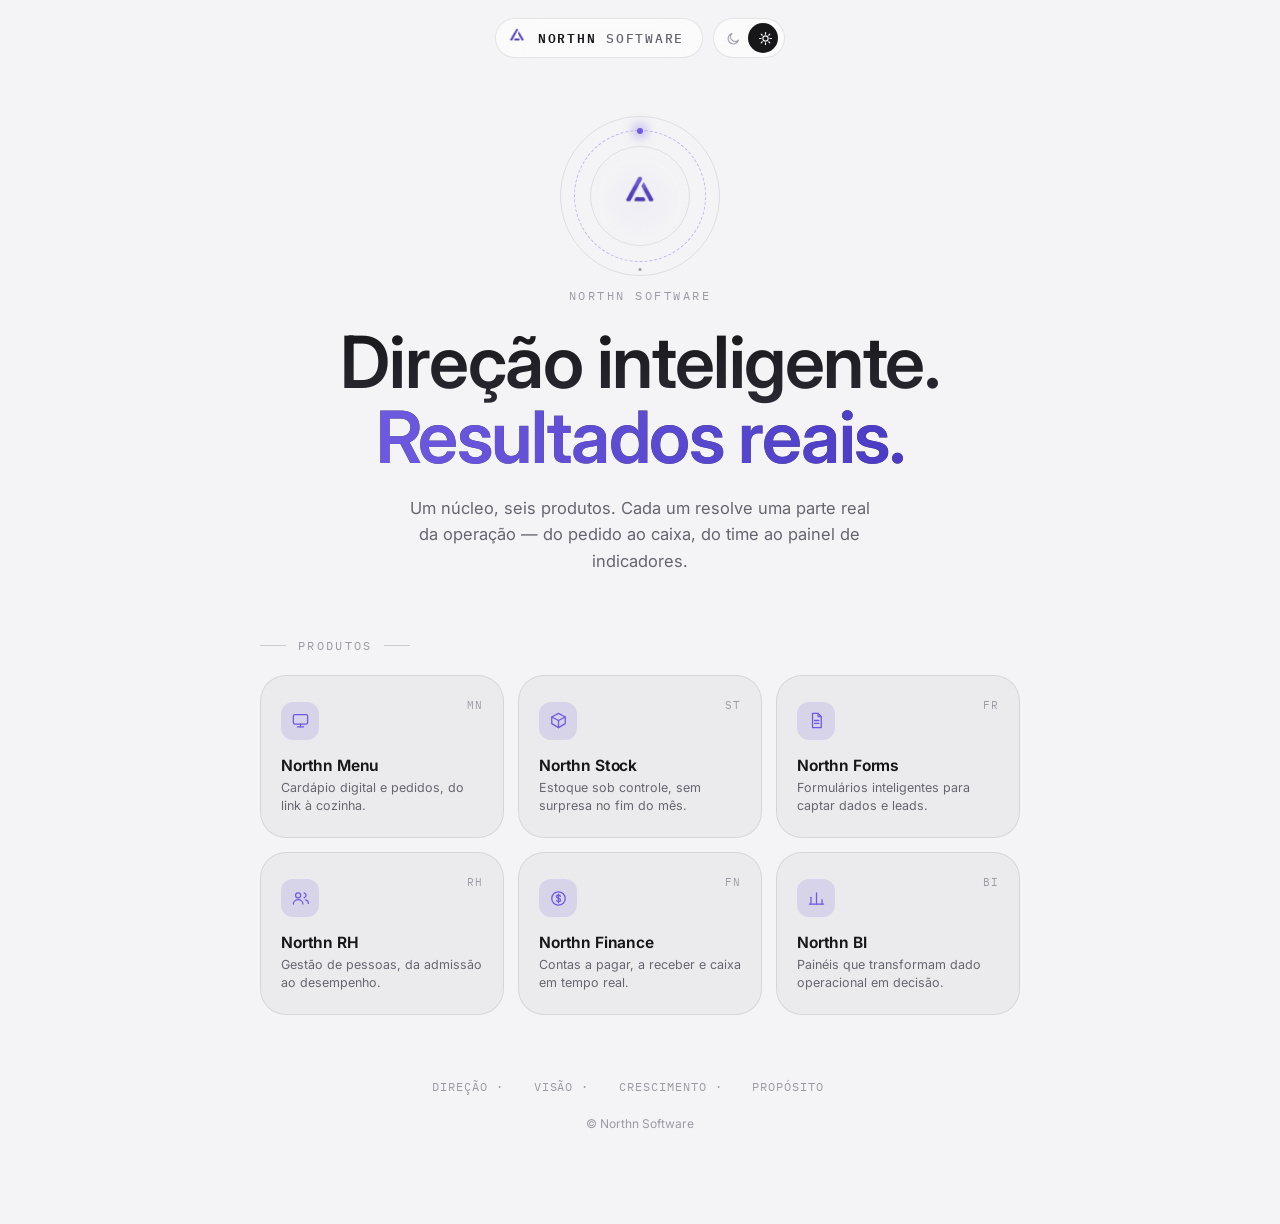
==== index.html @ f683bc9d "Add files via upload" ====
<!DOCTYPE html>
<html lang="pt-BR" data-theme="dark">
<head>
<meta charset="UTF-8">
<meta name="viewport" content="width=device-width, initial-scale=1, viewport-fit=cover">
<title>Northn Software — Direção inteligente. Resultados reais.</title>
<meta name="description" content="Northn Software: Menu, Stock, Forms, RH, Finance e BI — uma suíte de produtos para operações que querem crescer com clareza.">
<link rel="icon" href="assets/logo.png">

<link rel="preconnect" href="https://fonts.googleapis.com">
<link rel="preconnect" href="https://fonts.gstatic.com" crossorigin>
<link href="https://fonts.googleapis.com/css2?family=Inter:wght@400;500;600;650;700&family=IBM+Plex+Mono:wght@400;500&display=swap" rel="stylesheet">
<link href="https://api.fontshare.com/v2/css?f[]=clash-display@500,600,700&display=swap" rel="stylesheet">

<link rel="stylesheet" href="css/style.css">
</head>
<body>

<div class="ambient"><div class="grain"></div></div>

<div class="topbar" id="topbar">
  <a href="#" class="topbar-inner">
    <img src="assets/logo.png" alt="Northn">
    <span class="topbar-word"><b>NORTHN</b> SOFTWARE</span>
  </a>
  <div class="theme-toggle" id="themeToggle" data-pos="0">
    <div class="thumb"></div>
    <button type="button" data-theme-btn="dark" aria-label="Tema escuro" title="Tema escuro"></button>
    <button type="button" data-theme-btn="light" aria-label="Tema claro" title="Tema claro"></button>
  </div>
</div>

<div class="stage">
  <div class="view" id="view-home"></div>
  <div class="view" id="view-detail"></div>
</div>

<script src="js/app.js"></script>
</body>
</html>
---- css/style.css ----
/* =========================================================
   Northn Software — Design System
   Dark liquid-glass, acento violeta (extraído da marca),
   tipografia Clash Display + Inter + IBM Plex Mono.
   ========================================================= */

:root {
  /* ---- Cor (tema escuro, padrão) ---- */
  --void: #0a0a0d;
  --charcoal: #131317;
  --surface: rgba(255,255,255,0.045);
  --surface-strong: rgba(255,255,255,0.08);
  --line: rgba(255,255,255,0.09);
  --line-strong: rgba(255,255,255,0.16);

  --ink: #f3f2f6;
  --ink-soft: #9a99a5;
  --ink-faint: #55545f;

  --accent-1: #9c8cff;
  --accent-2: #4b3bc4;
  --accent-rgb: 124, 106, 232;

  --grain-op: 0.4;
  --hero-gradient: linear-gradient(180deg, #fff 0%, #f3f2f6 55%, #b9b7c6 100%);
  --ambient-2: rgba(255,255,255,0.05);

  /* ---- Tipografia ---- */
  --font-display: 'Clash Display', 'Inter', sans-serif;
  --font-body: 'Inter', -apple-system, sans-serif;
  --font-mono: 'IBM Plex Mono', ui-monospace, monospace;

  /* ---- Motion ---- */
  --ease-spring: cubic-bezier(0.34, 1.56, 0.64, 1);
  --ease-out: cubic-bezier(0.16, 1, 0.3, 1);

  --r-md: 18px;
  --r-lg: 26px;
  --r-pill: 999px;
}

:root[data-theme="light"] {
  --void: #f4f4f6;
  --charcoal: #ffffff;
  --surface: rgba(0,0,0,0.035);
  --surface-strong: rgba(0,0,0,0.06);
  --line: rgba(0,0,0,0.09);
  --line-strong: rgba(0,0,0,0.16);

  --ink: #17171a;
  --ink-soft: #66656f;
  --ink-faint: #9c9ba5;

  --accent-1: #6e5ae0;
  --accent-2: #4b3bc4;
  --accent-rgb: 94, 74, 216;

  --grain-op: 0.25;
  --hero-gradient: linear-gradient(180deg, #17171a 0%, #2b2a33 55%, #55545f 100%);
  --ambient-2: rgba(0,0,0,0.035);
}

/* Transição suave ao trocar de tema */
body, .ambient, .glass, .topbar-inner, .tile, .feature, .other-link,
.detail-icon, .tile-icon, .back-btn, .theme-toggle, .theme-toggle .thumb {
  transition: background-color 0.5s var(--ease-out), border-color 0.5s var(--ease-out),
              color 0.5s var(--ease-out), box-shadow 0.5s var(--ease-out);
}

* { box-sizing: border-box; }
html { scroll-behavior: smooth; }
html, body {
  margin: 0; padding: 0;
  background: var(--void);
  color: var(--ink);
  font-family: var(--font-body);
  -webkit-font-smoothing: antialiased;
  overflow-x: hidden;
}
img { max-width: 100%; display: block; }
button { font-family: inherit; cursor: pointer; }
a { text-decoration: none; color: inherit; }
::selection { background: rgba(var(--accent-rgb), 0.35); color: #fff; }
::-webkit-scrollbar { width: 0; height: 0; }

/* ---------- Fundo ambiente ---------- */
.ambient {
  position: fixed; inset: 0; z-index: -1; overflow: hidden; background: var(--void);
}
.ambient::before, .ambient::after {
  content: ''; position: absolute; border-radius: 50%; filter: blur(90px);
}
.ambient::before {
  width: 60vmax; height: 60vmax; top: -22%; left: -18%;
  background: radial-gradient(circle at 35% 35%, rgba(var(--accent-rgb), 0.16), transparent 70%);
  animation: driftA 26s ease-in-out infinite alternate;
}
.ambient::after {
  width: 55vmax; height: 55vmax; bottom: -25%; right: -15%;
  background: radial-gradient(circle at 65% 65%, var(--ambient-2, rgba(255,255,255,0.05)), transparent 70%);
  animation: driftB 30s ease-in-out infinite alternate;
}
@keyframes driftA { to { transform: translate(6%, 8%) scale(1.12); } }
@keyframes driftB { to { transform: translate(-5%, -6%) scale(1.08); } }
.ambient .grain {
  position: absolute; inset: 0;
  background-image: radial-gradient(rgba(255,255,255,0.025) 1px, transparent 1px);
  background-size: 3px 3px;
  opacity: var(--grain-op);
}

/* ---------- Vidro ---------- */
.glass {
  background: var(--surface);
  backdrop-filter: blur(22px) saturate(1.4);
  -webkit-backdrop-filter: blur(22px) saturate(1.4);
  border: 1px solid var(--line);
}

/* ---------- Barra superior ---------- */
.topbar {
  position: fixed; top: 0; left: 0; right: 0; z-index: 100;
  display: flex; align-items: center; justify-content: center; gap: 10px;
  padding: 18px 24px;
  transition: padding 0.4s var(--ease-out);
}
.topbar.scrolled { padding: 12px 24px; }
.topbar-inner {
  display: flex; align-items: center; gap: 10px;
  padding: 8px 18px 8px 10px;
  border-radius: var(--r-pill);
  background: rgba(19,19,23,0.55);
  backdrop-filter: blur(20px) saturate(1.5);
  -webkit-backdrop-filter: blur(20px) saturate(1.5);
  border: 1px solid var(--line);
  cursor: pointer;
  transition: border-color 0.25s var(--ease-out), transform 0.2s var(--ease-spring), background 0.5s var(--ease-out);
}
[data-theme="light"] .topbar-inner { background: rgba(255,255,255,0.6); }
.topbar-inner:hover { border-color: var(--line-strong); }
.topbar-inner:active { transform: scale(0.97); }
.topbar-inner img { width: 22px; height: 22px; object-fit: contain; }
.topbar-word {
  font-family: var(--font-mono); font-size: 12.5px; font-weight: 500;
  letter-spacing: 0.14em; color: var(--ink-soft);
}
.topbar-word b { color: var(--ink); font-weight: 600; }

/* ---------- Seletor de tema ---------- */
.theme-toggle {
  display: flex; align-items: center; gap: 2px;
  padding: 4px; border-radius: var(--r-pill);
  background: rgba(19,19,23,0.55);
  backdrop-filter: blur(20px) saturate(1.5);
  -webkit-backdrop-filter: blur(20px) saturate(1.5);
  border: 1px solid var(--line);
  position: relative;
}
[data-theme="light"] .theme-toggle { background: rgba(255,255,255,0.6); }
.theme-toggle button {
  position: relative; z-index: 2;
  width: 30px; height: 30px; border: none; background: transparent;
  border-radius: 50%; display: flex; align-items: center; justify-content: center;
  color: var(--ink-faint);
  transition: color 0.35s var(--ease-out);
}
.theme-toggle button svg { width: 15px; height: 15px; }
.theme-toggle button.is-active { color: var(--void); }
.theme-toggle .thumb {
  position: absolute; top: 4px; left: 4px; width: 30px; height: 30px;
  border-radius: 50%; background: var(--ink);
  transition: transform 0.4s var(--ease-spring), background 0.5s var(--ease-out);
  z-index: 1;
}
.theme-toggle[data-pos="1"] .thumb { transform: translateX(30px); }

/* ---------- Layout de página ---------- */
.stage { position: relative; min-height: 100vh; }
.view {
  min-height: 100vh;
  display: flex; flex-direction: column; align-items: center;
  padding: 130px 24px 80px;
  opacity: 0; transform: translateY(10px) scale(0.985); filter: blur(6px);
  transition: opacity 0.55s var(--ease-out), transform 0.55s var(--ease-out), filter 0.55s var(--ease-out);
  pointer-events: none;
  position: absolute; inset: 0;
}
.view.active { opacity: 1; transform: translateY(0) scale(1); filter: blur(0); pointer-events: auto; position: relative; }

/* ---------- Hero ---------- */
.hero { text-align: center; max-width: 720px; margin: 0 auto 64px; position: relative; }
.hero-spotlight {
  position: absolute; inset: -60px -24px auto -24px; height: 420px;
  background: radial-gradient(320px circle at var(--mx, 50%) var(--my, 10%), rgba(var(--accent-rgb), 0.14), transparent 70%);
  pointer-events: none; z-index: -1; opacity: 0; transition: opacity 0.6s var(--ease-out);
}
.hero:hover .hero-spotlight { opacity: 1; }

.ring-wrap {
  position: relative; width: 132px; height: 132px; margin: 0 auto 26px;
  display: flex; align-items: center; justify-content: center;
}
.ring {
  position: absolute; inset: 0; border-radius: 50%;
  border: 1px dashed rgba(var(--accent-rgb), 0.35);
  animation: spin 46s linear infinite;
}
.ring::before {
  content: ''; position: absolute; top: -3px; left: 50%; width: 6px; height: 6px;
  background: var(--accent-1); border-radius: 50%; transform: translateX(-50%);
  box-shadow: 0 0 12px 2px rgba(var(--accent-rgb), 0.7);
}
.ring-outer {
  position: absolute; inset: -14px; border-radius: 50%;
  border: 1px solid var(--line);
  animation: spin 70s linear infinite reverse;
}
.ring-outer::before {
  content: ''; position: absolute; bottom: 4px; left: 50%; width: 3px; height: 3px;
  background: var(--ink-faint); border-radius: 50%; transform: translateX(-50%);
}
.ring-inner {
  position: absolute; inset: 16px; border-radius: 50%;
  border: 1px solid var(--line);
}
@keyframes spin { to { transform: rotate(360deg); } }
.logo-mark {
  width: 46px; height: 46px; object-fit: contain; position: relative; z-index: 2;
  filter: drop-shadow(0 8px 20px rgba(var(--accent-rgb), 0.35));
  transition: transform 0.5s var(--ease-spring);
}
.ring-wrap:hover .logo-mark { transform: scale(1.08) rotate(-6deg); }

.eyebrow-word {
  font-family: var(--font-mono); font-size: 11.5px; letter-spacing: 0.22em;
  color: var(--ink-faint); text-transform: uppercase; margin-bottom: 22px;
}

.hero h1 {
  font-family: var(--font-display); font-weight: 600;
  font-size: clamp(38px, 7vw, 72px); line-height: 1.04; letter-spacing: -0.02em;
  margin: 0 0 20px;
  background: var(--hero-gradient);
  -webkit-background-clip: text; background-clip: text; color: transparent;
}
.hero h1 .grad {
  background: linear-gradient(100deg, var(--accent-1), var(--accent-2));
  -webkit-background-clip: text; background-clip: text; color: transparent;
}

.hero p.sub {
  font-size: 16.5px; line-height: 1.6; color: var(--ink-soft);
  max-width: 480px; margin: 0 auto;
}

/* ---------- Grid de produtos ---------- */
.grid-label {
  font-family: var(--font-mono); font-size: 11.5px; letter-spacing: 0.2em;
  color: var(--ink-faint); text-transform: uppercase;
  display: flex; align-items: center; gap: 12px;
  margin-bottom: 22px;
}
.grid-label::before, .grid-label::after { content: ''; width: 26px; height: 1px; background: var(--line-strong); }

.grid {
  display: grid; grid-template-columns: repeat(3, 1fr); gap: 14px;
  width: 100%; max-width: 760px;
  perspective: 1200px;
}
@media (max-width: 720px) { .grid { grid-template-columns: repeat(2, 1fr); } }
@media (max-width: 440px) { .grid { grid-template-columns: 1fr; } }

.tile {
  position: relative;
  padding: 26px 20px 22px;
  border-radius: var(--r-lg);
  background: var(--surface);
  border: 1px solid var(--line);
  backdrop-filter: blur(18px) saturate(1.3);
  -webkit-backdrop-filter: blur(18px) saturate(1.3);
  text-align: left;
  overflow: hidden;
  opacity: 0; transform: translateY(16px);
  animation: tileIn 0.6s var(--ease-out) both;
  transition: transform 0.32s var(--ease-spring), border-color 0.3s var(--ease-out), background 0.3s var(--ease-out);
}
.tile:nth-child(1) { animation-delay: 0.28s; }
.tile:nth-child(2) { animation-delay: 0.34s; }
.tile:nth-child(3) { animation-delay: 0.40s; }
.tile:nth-child(4) { animation-delay: 0.46s; }
.tile:nth-child(5) { animation-delay: 0.52s; }
.tile:nth-child(6) { animation-delay: 0.58s; }
@keyframes tileIn { to { opacity: 1; transform: translateY(0); } }

.tile::before {
  content: ''; position: absolute; inset: -1px; border-radius: inherit; padding: 1px;
  background: conic-gradient(from var(--ang, 0deg), transparent 0 70%, var(--accent-1) 85%, transparent 100%);
  -webkit-mask: linear-gradient(#000 0 0) content-box, linear-gradient(#000 0 0);
  -webkit-mask-composite: xor; mask-composite: exclude;
  opacity: 0; transition: opacity 0.4s var(--ease-out);
  pointer-events: none;
}
.tile:hover::before { opacity: 1; animation: sweep 2.6s linear infinite; }
@keyframes sweep { to { --ang: 360deg; } }

.tile:hover { border-color: var(--line-strong); background: var(--surface-strong); }
.tile:active { transform: scale(0.98) !important; }

.tile-icon {
  width: 38px; height: 38px; border-radius: 12px;
  display: flex; align-items: center; justify-content: center;
  background: rgba(var(--accent-rgb), 0.14);
  color: var(--accent-1);
  margin-bottom: 16px;
  transition: transform 0.35s var(--ease-spring);
}
.tile:hover .tile-icon { transform: scale(1.08) rotate(-4deg); }
.tile-icon svg { width: 19px; height: 19px; }

.tile-code {
  position: absolute; top: 22px; right: 20px;
  font-family: var(--font-mono); font-size: 10.5px; letter-spacing: 0.08em;
  color: var(--ink-faint);
}
.tile h3 { font-size: 15.5px; font-weight: 650; margin: 0 0 4px; letter-spacing: -0.01em; }
.tile p { font-size: 12.5px; color: var(--ink-soft); margin: 0; line-height: 1.45; }

/* ---------- Rodapé (home) ---------- */
.values {
  display: flex; flex-wrap: wrap; justify-content: center; gap: 10px 22px;
  margin-top: 64px; font-family: var(--font-mono); font-size: 11.5px;
  letter-spacing: 0.08em; color: var(--ink-faint); text-transform: uppercase;
}
.values span { position: relative; padding-right: 24px; }
.values span::after { content: '·'; position: absolute; right: 8px; color: var(--ink-faint); }
.values span:last-child::after { content: ''; }

.footer-note {
  margin-top: 22px; font-size: 12px; color: var(--ink-faint);
}

/* ---------- Página de projeto ---------- */
.back-btn {
  display: inline-flex; align-items: center; gap: 7px;
  padding: 9px 16px 9px 12px; border-radius: var(--r-pill);
  font-size: 13px; font-weight: 600; color: var(--ink-soft);
  align-self: flex-start; margin: 0 auto 40px; width: fit-content;
  transition: border-color 0.25s var(--ease-out), color 0.25s var(--ease-out), transform 0.2s var(--ease-spring);
}
.back-btn:hover { color: var(--ink); border-color: var(--line-strong); }
.back-btn:active { transform: scale(0.96); }
.back-btn svg { width: 15px; height: 15px; }

.detail { max-width: 620px; margin: 0 auto; text-align: center; }

.detail-icon {
  width: 76px; height: 76px; border-radius: 22px;
  display: flex; align-items: center; justify-content: center;
  background: rgba(var(--accent-rgb), 0.14);
  color: var(--accent-1);
  margin: 0 auto 24px;
  box-shadow: 0 18px 50px -18px rgba(var(--accent-rgb), 0.55);
}
.detail-icon svg { width: 34px; height: 34px; }

.detail-code {
  display: inline-block; font-family: var(--font-mono); font-size: 11px;
  letter-spacing: 0.16em; color: var(--ink-soft); text-transform: uppercase;
  padding: 6px 14px; border-radius: var(--r-pill); border: 1px solid var(--line);
  margin-bottom: 18px;
}

.detail h2 {
  font-family: var(--font-display); font-weight: 600;
  font-size: clamp(30px, 5vw, 46px); letter-spacing: -0.02em; margin: 0 0 14px;
}
.detail .tagline {
  font-size: 17px; color: var(--ink); font-weight: 500; margin: 0 0 16px;
}
.detail .desc {
  font-size: 15.5px; line-height: 1.7; color: var(--ink-soft); margin: 0 0 40px;
}

.features {
  display: grid; gap: 12px; text-align: left; margin: 0 0 48px;
}
.feature {
  display: flex; align-items: flex-start; gap: 14px;
  padding: 16px 18px; border-radius: var(--r-md);
  background: var(--surface); border: 1px solid var(--line);
}
.feature .dot {
  flex-shrink: 0; width: 22px; height: 22px; border-radius: 50%;
  background: rgba(var(--accent-rgb), 0.16); color: var(--accent-1);
  display: flex; align-items: center; justify-content: center; margin-top: 1px;
}
.feature .dot svg { width: 11px; height: 11px; }
.feature p { margin: 0; font-size: 14px; color: var(--ink-soft); line-height: 1.5; }
.feature strong { color: var(--ink); font-weight: 600; }

.divider { width: 100%; height: 1px; background: var(--line); margin-bottom: 32px; }

.other-label {
  font-family: var(--font-mono); font-size: 11px; letter-spacing: 0.16em;
  color: var(--ink-faint); text-transform: uppercase; margin-bottom: 16px;
}
.other-links { display: flex; flex-wrap: wrap; justify-content: center; gap: 8px; }
.other-link {
  padding: 8px 15px; border-radius: var(--r-pill); font-size: 12.5px; font-weight: 550;
  background: var(--surface); border: 1px solid var(--line); color: var(--ink-soft);
  transition: all 0.25s var(--ease-out);
}
.other-link:hover { color: var(--ink); border-color: var(--line-strong); transform: translateY(-2px); }

/* ---------- Scroll reveal ---------- */
.reveal {
  opacity: 0; transform: translateY(22px);
  transition: opacity 0.7s var(--ease-out), transform 0.7s var(--ease-out);
}
.reveal.visible { opacity: 1; transform: translateY(0); }

/* ---------- Acessibilidade ---------- */
:focus-visible { outline: 2px solid var(--accent-1); outline-offset: 3px; border-radius: 8px; }

@media (prefers-reduced-motion: reduce) {
  *, *::before, *::after { animation-duration: 0.001s !important; transition-duration: 0.001s !important; }
  .ring, .ring-outer { animation: none; }
}
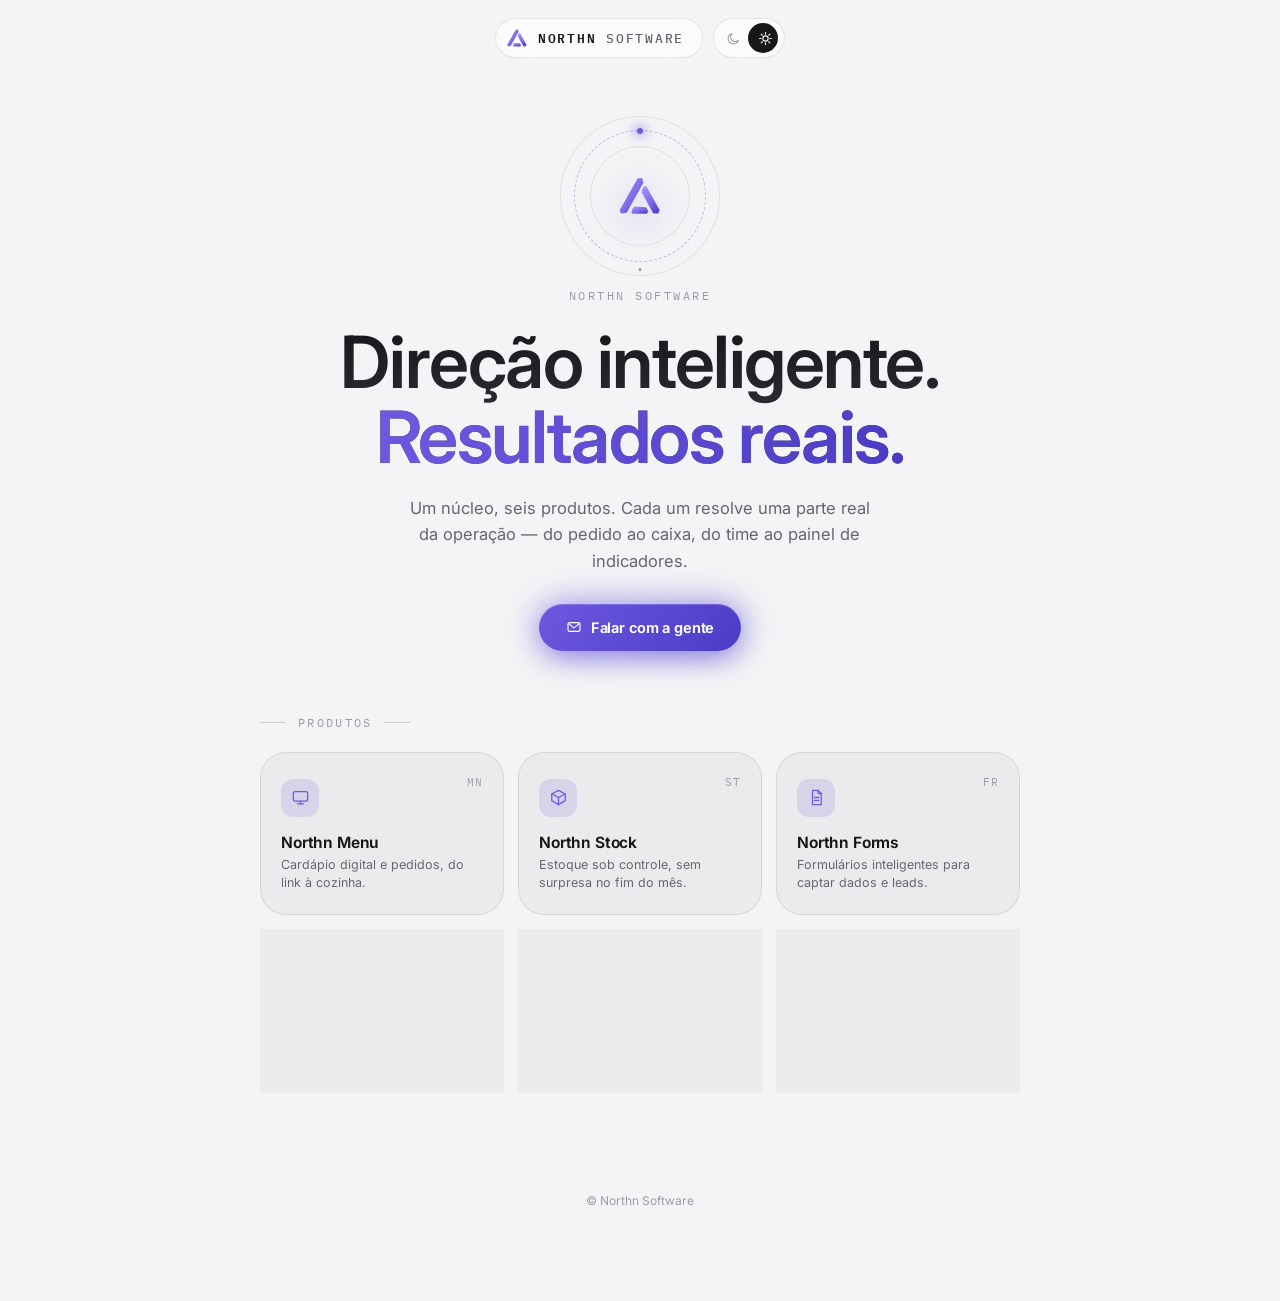
==== commit ac490297: "Add files via upload" ====
--- a/index.html
+++ b/index.html
@@ -1,11 +1,12 @@
 <!DOCTYPE html>
-<html lang="pt-BR" data-theme="dark">
+<html lang="pt-BR" data-theme="light">
 <head>
 <meta charset="UTF-8">
 <meta name="viewport" content="width=device-width, initial-scale=1, viewport-fit=cover">
 <title>Northn Software — Direção inteligente. Resultados reais.</title>
 <meta name="description" content="Northn Software: Menu, Stock, Forms, RH, Finance e BI — uma suíte de produtos para operações que querem crescer com clareza.">
-<link rel="icon" href="assets/logo.png">
+<link rel="icon" type="image/svg+xml" href="assets/logo.svg">
+<link rel="alternate icon" href="assets/logo.png">
 
 <link rel="preconnect" href="https://fonts.googleapis.com">
 <link rel="preconnect" href="https://fonts.gstatic.com" crossorigin>
@@ -16,11 +17,25 @@
 </head>
 <body>
 
+<svg width="0" height="0" style="position:absolute" aria-hidden="true">
+  <defs>
+    <linearGradient id="northnGrad" x1="4%" y1="2%" x2="96%" y2="98%">
+      <stop offset="0%" stop-color="#a396ff"/>
+      <stop offset="55%" stop-color="#7c6ae8"/>
+      <stop offset="100%" stop-color="#4b3bc4"/>
+    </linearGradient>
+  </defs>
+</svg>
+
 <div class="ambient"><div class="grain"></div></div>
 
 <div class="topbar" id="topbar">
   <a href="#" class="topbar-inner">
-    <img src="assets/logo.png" alt="Northn">
+    <svg class="northn-mark" viewBox="0 0 70 62" aria-label="Northn">
+      <path fill="url(#northnGrad)" d="M38.6,4.1 L31.5,4.0 L4.0,52.5 L6.3,57.8 L14.8,56.6 L39.9,11.4 Z"/>
+      <path fill="url(#northnGrad)" d="M41.3,16.1 L38.0,21.5 L37.9,26.1 L55.0,57.6 L62.6,57.8 L65.0,52.8 L44.6,16.0 Z"/>
+      <path fill="url(#northnGrad)" d="M21.9,56.1 L23.8,58.0 L45.1,58.0 L47.7,54.4 L44.4,48.0 L26.8,46.9 L24.1,49.3 Z"/>
+    </svg>
     <span class="topbar-word"><b>NORTHN</b> SOFTWARE</span>
   </a>
   <div class="theme-toggle" id="themeToggle" data-pos="0">
--- a/css/style.css
+++ b/css/style.css
@@ -139,7 +139,7 @@
 [data-theme="light"] .topbar-inner { background: rgba(255,255,255,0.6); }
 .topbar-inner:hover { border-color: var(--line-strong); }
 .topbar-inner:active { transform: scale(0.97); }
-.topbar-inner img { width: 22px; height: 22px; object-fit: contain; }
+.topbar-inner img, .topbar-inner svg.northn-mark { width: 22px; height: 22px; object-fit: contain; flex-shrink: 0; }
 .topbar-word {
   font-family: var(--font-mono); font-size: 12.5px; font-weight: 500;
   letter-spacing: 0.14em; color: var(--ink-soft);
@@ -251,6 +251,113 @@
 .hero p.sub {
   font-size: 16.5px; line-height: 1.6; color: var(--ink-soft);
   max-width: 480px; margin: 0 auto;
+}
+
+/* ---------- Botão de contato (CTA) ---------- */
+.cta-btn {
+  display: inline-flex; align-items: center; gap: 9px;
+  margin-top: 30px;
+  padding: 15px 27px;
+  border-radius: var(--r-pill);
+  font-size: 14.5px; font-weight: 650; letter-spacing: -0.01em;
+  color: #fff;
+  background: linear-gradient(135deg, var(--accent-1), var(--accent-2));
+  box-shadow: 0 10px 30px -8px rgba(var(--accent-rgb), 0.55), inset 0 1px 0 rgba(255,255,255,0.25);
+  position: relative; overflow: visible; isolation: isolate;
+  transition: transform 0.3s var(--ease-spring), box-shadow 0.35s var(--ease-out);
+}
+.cta-btn::before {
+  content: ''; position: absolute; inset: -3px; border-radius: inherit;
+  background: linear-gradient(135deg, var(--accent-1), var(--accent-2));
+  filter: blur(16px); opacity: 0.5; z-index: -1;
+  animation: ctaPulse 2.8s ease-in-out infinite;
+}
+@keyframes ctaPulse {
+  0%, 100% { opacity: 0.3; transform: scale(1); }
+  50% { opacity: 0.6; transform: scale(1.08); }
+}
+.cta-btn svg { width: 16px; height: 16px; transition: transform 0.3s var(--ease-spring); }
+.cta-btn:hover { transform: translateY(-3px); box-shadow: 0 16px 40px -8px rgba(var(--accent-rgb), 0.7), inset 0 1px 0 rgba(255,255,255,0.3); }
+.cta-btn:hover svg { transform: translateX(3px); }
+.cta-btn:active { transform: translateY(-1px) scale(0.97); }
+
+/* ---------- Formulário de contato ---------- */
+.contact-form { width: 100%; max-width: 420px; margin: 0 auto; text-align: left; }
+.field { display: flex; flex-direction: column; gap: 6px; margin-bottom: 16px; }
+.field label { font-size: 13px; font-weight: 600; color: var(--ink-soft); padding-left: 3px; }
+.field input, .field textarea {
+  font-family: inherit; font-size: 15px; padding: 13px 16px;
+  border-radius: var(--r-md); border: 1.5px solid var(--line);
+  background: var(--surface); color: var(--ink); outline: none; width: 100%;
+  transition: border-color 0.2s var(--ease-out), box-shadow 0.2s var(--ease-out), background 0.2s var(--ease-out);
+}
+.field input::placeholder, .field textarea::placeholder { color: var(--ink-faint); }
+.field input:focus, .field textarea:focus {
+  border-color: var(--accent-1); box-shadow: 0 0 0 4px rgba(var(--accent-rgb), 0.16);
+}
+.field textarea { resize: vertical; min-height: 96px; font-family: inherit; }
+.field-error-msg {
+  font-size: 12px; color: #ff6961; padding-left: 3px;
+  display: none; animation: fieldErrorIn 0.25s var(--ease-out);
+}
+@keyframes fieldErrorIn { from { opacity: 0; transform: translateY(-3px); } to { opacity: 1; transform: translateY(0); } }
+.field.error input, .field.error textarea { border-color: #ff453a; }
+.field.error .field-error-msg { display: block; }
+
+.form-note { margin: 16px 0 0; font-size: 12.5px; color: var(--ink-faint); text-align: center; transition: color 0.3s var(--ease-out); }
+.form-note.is-success { color: #34c759; font-weight: 600; }
+
+/* ---------- Botão com estado de carregamento -> sucesso ---------- */
+.btn-load {
+  display: block;
+  position: relative; width: 100%; height: 52px;
+  border-radius: var(--r-pill); border: none;
+  background: linear-gradient(135deg, var(--accent-1), var(--accent-2));
+  color: #fff; font-size: 15px; font-weight: 650; letter-spacing: -0.01em;
+  overflow: hidden; cursor: pointer; margin-top: 6px;
+  box-shadow: 0 10px 26px -8px rgba(var(--accent-rgb), 0.5), inset 0 1px 0 rgba(255,255,255,0.25);
+  transition: width 0.45s var(--ease-spring) 0.12s, border-radius 0.45s var(--ease-spring) 0.12s,
+              background 0.25s var(--ease-out), box-shadow 0.4s var(--ease-out), margin 0.45s var(--ease-spring) 0.12s,
+              transform 0.25s var(--ease-out);
+}
+.btn-load:disabled { cursor: default; }
+.btn-load.is-loading { transform: scale(0.985); }
+.btn-load .fill {
+  position: absolute; inset: 0; width: 0%;
+  background: linear-gradient(90deg, rgba(255,255,255,0.14), rgba(255,255,255,0.32) 50%, rgba(255,255,255,0.14));
+  background-size: 220% 100%;
+  transition: width 1.15s cubic-bezier(0.4, 0, 0.2, 1);
+}
+.btn-load.is-loading .fill {
+  width: 100%;
+  animation: fillShimmer 1.15s ease-in-out infinite;
+}
+@keyframes fillShimmer {
+  0% { background-position: 160% 0; }
+  100% { background-position: -60% 0; }
+}
+.btn-load .btn-label {
+  position: relative; z-index: 1; display: flex; align-items: center; justify-content: center; gap: 8px;
+  width: 100%; height: 100%; white-space: nowrap; transition: opacity 0.15s var(--ease-out);
+}
+.btn-load .btn-check {
+  position: absolute; inset: 0; z-index: 1; display: flex; align-items: center; justify-content: center;
+  opacity: 0; transform: scale(0.3);
+  transition: opacity 0.3s var(--ease-out) 0.32s, transform 0.45s var(--ease-spring) 0.32s;
+}
+.btn-load .btn-check svg { width: 17px; height: 17px; display: block; }
+.btn-load.is-success {
+  width: 52px; border-radius: 50%; margin: 6px auto 0;
+  background: #34c759; transform: scale(1);
+  box-shadow: 0 10px 26px -6px rgba(52,199,89,0.5), inset 0 1px 0 rgba(255,255,255,0.3);
+}
+.btn-load.is-success .btn-label { opacity: 0; transition: opacity 0.15s var(--ease-out); }
+.btn-load.is-success .fill { opacity: 0; transition: opacity 0.15s; animation: none; }
+.btn-load.is-success .btn-check { opacity: 1; transform: scale(1); }
+
+.btn-load-spinner {
+  width: 15px; height: 15px; border: 2px solid rgba(255,255,255,0.4); border-top-color: #fff;
+  border-radius: 50%; animation: spin 0.7s linear infinite; flex-shrink: 0;
 }
 
 /* ---------- Grid de produtos ---------- */
